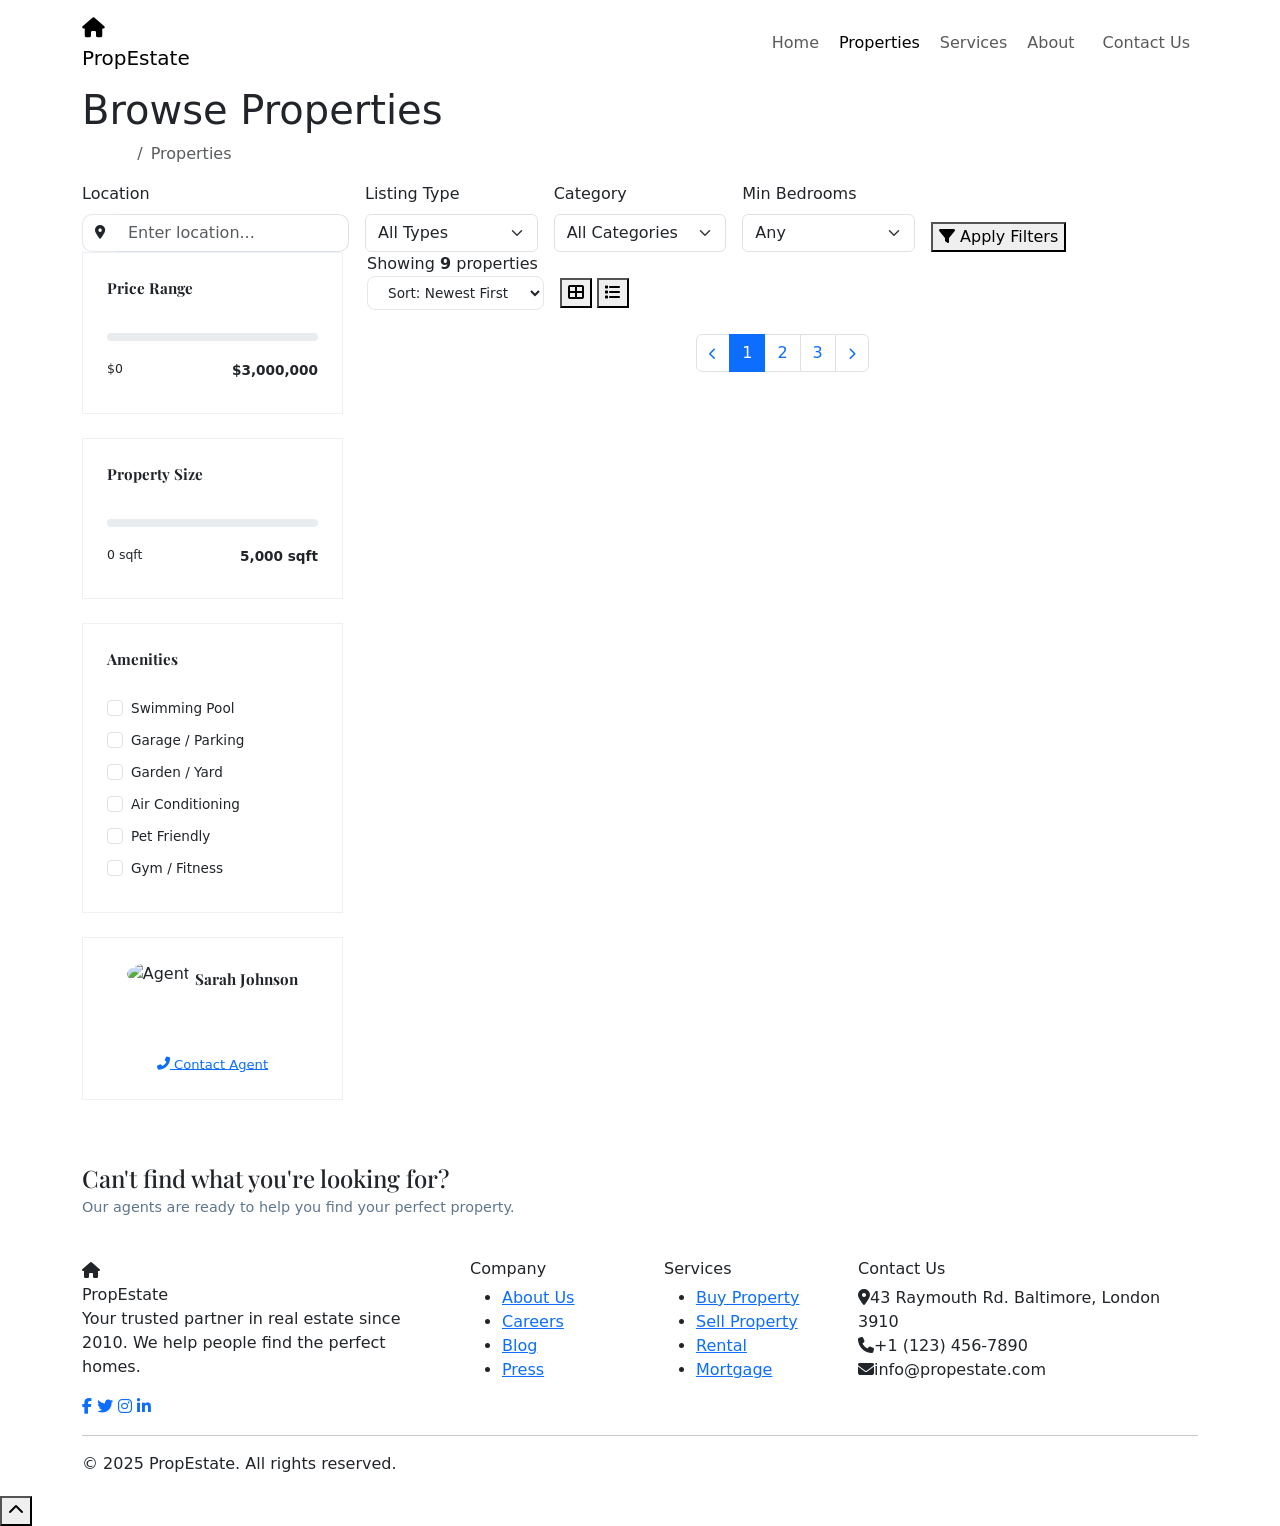
==== properties.html @ a1406ced "Add files via upload" ====
<!DOCTYPE html>
<html lang="en">
<head>
  <meta charset="UTF-8">
  <meta name="viewport" content="width=device-width, initial-scale=1.0">
  <title>Properties — PropEstate</title>
  <link rel="preconnect" href="https://fonts.googleapis.com">
  <link rel="preconnect" href="https://fonts.gstatic.com" crossorigin>
  <link href="https://fonts.googleapis.com/css2?family=Playfair+Display:wght@600;700;800&family=DM+Sans:wght@300;400;500;600;700&display=swap" rel="stylesheet">
  <link rel="stylesheet" href="https://cdnjs.cloudflare.com/ajax/libs/bootstrap/5.3.2/css/bootstrap.min.css">
  <link rel="stylesheet" href="https://cdnjs.cloudflare.com/ajax/libs/font-awesome/6.5.0/css/all.min.css">
  <link rel="stylesheet" href="css/style.css">
  <style>
    /* List view override */
    #propertyGrid.list-view .col-lg-4 { width: 100% !important; max-width: 100%; flex: 0 0 100%; }
    #propertyGrid.list-view .property-card { flex-direction: row; max-height: 200px; }
    #propertyGrid.list-view .property-card-img { width: 260px; flex-shrink: 0; height: auto; max-height: 200px; }
    #propertyGrid.list-view .property-card-body { padding: 1.25rem 1.5rem; }
    #propertyGrid.list-view .property-card-footer { flex-direction: column; gap: 0.5rem; align-items: flex-start; border-top: none; border-left: 1px solid #f0f0f0; padding: 1.25rem; justify-content: center; min-width: 130px; }
    @media (max-width: 768px) {
      #propertyGrid.list-view .property-card { flex-direction: column; max-height: none; }
      #propertyGrid.list-view .property-card-img { width: 100%; height: 200px; }
    }

    /* Sidebar */
    .sidebar-card {
      background: var(--white);
      border-radius: var(--radius);
      box-shadow: var(--card-shadow);
      padding: 1.5rem;
      margin-bottom: 1.5rem;
      border: 1px solid rgba(26,60,94,0.07);
    }
    .sidebar-card h6 {
      font-family: 'Playfair Display', serif;
      font-size: 0.95rem;
      color: var(--primary);
      font-weight: 700;
      margin-bottom: 1rem;
      padding-bottom: 0.75rem;
      border-bottom: 2px solid var(--accent);
      display: inline-block;
    }
    .form-range::-webkit-slider-thumb { background: var(--accent); }
    .form-range::-moz-range-thumb { background: var(--accent); }
    .amenity-check { margin-bottom: 0.5rem; }
    .amenity-check label { font-size: 0.85rem; color: var(--text-muted); cursor: pointer; }
    .amenity-check input:checked + label { color: var(--primary); font-weight: 600; }
    .form-check-input:checked { background-color: var(--primary); border-color: var(--primary); }

    /* Sort dropdown */
    .sort-select {
      border: 1.5px solid #e5e7eb;
      border-radius: 8px;
      font-size: 0.85rem;
      padding: 0.45rem 1rem;
      color: var(--text-dark);
      background: var(--white);
    }
    .sort-select:focus { border-color: var(--accent); box-shadow: none; }
  </style>
</head>
<body>

<!-- ===== NAVBAR ===== -->
<nav class="navbar navbar-expand-lg">
  <div class="container">
    <a class="navbar-brand" href="index.html">
      <div class="brand-icon"><i class="fas fa-home"></i></div>
      Prop<span>Estate</span>
    </a>
    <button class="navbar-toggler border-0" type="button" data-bs-toggle="collapse" data-bs-target="#navMenu">
      <i class="fas fa-bars" style="color:var(--primary);"></i>
    </button>
    <div class="collapse navbar-collapse" id="navMenu">
      <ul class="navbar-nav ms-auto align-items-center gap-1 py-3 py-lg-0">
        <li class="nav-item"><a class="nav-link" href="index.html">Home</a></li>
        <li class="nav-item"><a class="nav-link active" href="properties.html">Properties</a></li>
        <li class="nav-item"><a class="nav-link" href="#">Services</a></li>
        <li class="nav-item"><a class="nav-link" href="#">About</a></li>
        <li class="nav-item ms-2"><a class="nav-link btn-contact" href="contact.html">Contact Us</a></li>
      </ul>
    </div>
  </div>
</nav>

<!-- ===== PAGE HERO ===== -->
<section class="page-hero">
  <div class="container">
    <div class="page-hero-content">
      <h1 class="fade-up">Browse Properties</h1>
      <nav aria-label="breadcrumb">
        <ol class="breadcrumb fade-up fade-up-1">
          <li class="breadcrumb-item"><a href="index.html" style="color:rgba(255,255,255,0.6);">Home</a></li>
          <li class="breadcrumb-item active">Properties</li>
        </ol>
      </nav>
    </div>
  </div>
</section>

<!-- ===== FILTER BAR ===== -->
<div class="container">
  <div class="filter-bar">
    <form id="filterForm">
      <div class="row g-3 align-items-end">
        <div class="col-md-3 col-sm-6">
          <label class="form-label">Location</label>
          <div class="input-group">
            <span class="input-group-text bg-white" style="border:1.5px solid #e5e7eb; border-right:none; border-radius:10px 0 0 10px;">
              <i class="fas fa-map-marker-alt" style="color:var(--accent);font-size:0.85rem;"></i>
            </span>
            <input type="text" class="form-control border-start-0" placeholder="Enter location..." style="border-radius:0 10px 10px 0;">
          </div>
        </div>
        <div class="col-md-2 col-sm-6">
          <label class="form-label">Listing Type</label>
          <select class="form-select" id="filterType">
            <option value="">All Types</option>
            <option value="buy">For Sale</option>
            <option value="rent">For Rent</option>
          </select>
        </div>
        <div class="col-md-2 col-sm-6">
          <label class="form-label">Category</label>
          <select class="form-select" id="filterCategory">
            <option value="">All Categories</option>
            <option value="house">House</option>
            <option value="apartment">Apartment</option>
            <option value="condo">Condo</option>
            <option value="villa">Villa</option>
          </select>
        </div>
        <div class="col-md-2 col-sm-6">
          <label class="form-label">Min Bedrooms</label>
          <select class="form-select" id="filterBeds">
            <option value="0">Any</option>
            <option value="1">1+</option>
            <option value="2">2+</option>
            <option value="3">3+</option>
            <option value="4">4+</option>
          </select>
        </div>
        <div class="col-md-3">
          <button type="submit" class="btn-search">
            <i class="fas fa-filter"></i> Apply Filters
          </button>
        </div>
      </div>
    </form>
  </div>
</div>

<!-- ===== MAIN CONTENT ===== -->
<section class="section-pad-sm">
  <div class="container">
    <div class="row g-4">

      <!-- ===== SIDEBAR ===== -->
      <div class="col-lg-3">
        <!-- Price Range -->
        <div class="sidebar-card">
          <h6>Price Range</h6>
          <div class="mb-2">
            <input type="range" class="form-range" min="0" max="5000000" step="50000" value="3000000" id="priceRange"
              oninput="document.getElementById('priceVal').textContent = '$' + (+this.value).toLocaleString()">
            <div class="d-flex justify-content-between mt-1">
              <small style="color:var(--text-muted);font-size:0.78rem;">$0</small>
              <small style="color:var(--primary);font-weight:700;font-size:0.85rem;" id="priceVal">$3,000,000</small>
            </div>
          </div>
        </div>

        <!-- Property Size -->
        <div class="sidebar-card">
          <h6>Property Size</h6>
          <div class="mb-2">
            <input type="range" class="form-range" min="0" max="10000" step="100" value="5000"
              oninput="document.getElementById('sizeVal').textContent = (+this.value).toLocaleString() + ' sqft'">
            <div class="d-flex justify-content-between mt-1">
              <small style="color:var(--text-muted);font-size:0.78rem;">0 sqft</small>
              <small style="color:var(--primary);font-weight:700;font-size:0.85rem;" id="sizeVal">5,000 sqft</small>
            </div>
          </div>
        </div>

        <!-- Amenities -->
        <div class="sidebar-card">
          <h6>Amenities</h6>
          <div class="amenity-check"><div class="form-check"><input class="form-check-input" type="checkbox" id="a1"><label class="form-check-label" for="a1">Swimming Pool</label></div></div>
          <div class="amenity-check"><div class="form-check"><input class="form-check-input" type="checkbox" id="a2"><label class="form-check-label" for="a2">Garage / Parking</label></div></div>
          <div class="amenity-check"><div class="form-check"><input class="form-check-input" type="checkbox" id="a3"><label class="form-check-label" for="a3">Garden / Yard</label></div></div>
          <div class="amenity-check"><div class="form-check"><input class="form-check-input" type="checkbox" id="a4"><label class="form-check-label" for="a4">Air Conditioning</label></div></div>
          <div class="amenity-check"><div class="form-check"><input class="form-check-input" type="checkbox" id="a5"><label class="form-check-label" for="a5">Pet Friendly</label></div></div>
          <div class="amenity-check"><div class="form-check"><input class="form-check-input" type="checkbox" id="a6"><label class="form-check-label" for="a6">Gym / Fitness</label></div></div>
        </div>

        <!-- Featured Agent -->
        <div class="sidebar-card text-center" style="background:var(--primary);">
          <img src="https://i.pravatar.cc/80?img=47" alt="Agent" style="width:64px;height:64px;border-radius:50%;margin:0 auto 0.75rem;border:3px solid var(--accent);">
          <h6 style="color:var(--white);border-bottom-color:var(--accent);">Sarah Johnson</h6>
          <p style="font-size:0.8rem;color:rgba(255,255,255,0.65);margin-bottom:1rem;">Top Rated Agent · 5.0 ★</p>
          <a href="contact.html" class="btn-primary-custom" style="font-size:0.82rem;padding:0.55rem 1.25rem;">
            <i class="fas fa-phone-alt"></i> Contact Agent
          </a>
        </div>
      </div>

      <!-- ===== PROPERTY GRID ===== -->
      <div class="col-lg-9">
        <!-- Results bar -->
        <div class="results-bar">
          <p class="results-count mb-0">
            Showing <strong id="resultCount">9</strong> properties
          </p>
          <div class="d-flex align-items-center gap-3">
            <select class="sort-select">
              <option>Sort: Newest First</option>
              <option>Price: Low to High</option>
              <option>Price: High to Low</option>
              <option>Most Popular</option>
            </select>
            <div class="view-toggle">
              <button class="view-btn active" data-view="grid" title="Grid View"><i class="fas fa-th-large"></i></button>
              <button class="view-btn" data-view="list" title="List View"><i class="fas fa-list"></i></button>
            </div>
          </div>
        </div>

        <!-- Cards -->
        <div class="row" id="propertyGrid">
          <!-- Injected by JS -->
        </div>

        <!-- Pagination -->
        <nav class="mt-4 d-flex justify-content-center">
          <ul class="pagination">
            <li class="page-item"><a class="page-link" href="#"><i class="fas fa-chevron-left" style="font-size:0.75rem;"></i></a></li>
            <li class="page-item active"><a class="page-link" href="#">1</a></li>
            <li class="page-item"><a class="page-link" href="#">2</a></li>
            <li class="page-item"><a class="page-link" href="#">3</a></li>
            <li class="page-item"><a class="page-link" href="#"><i class="fas fa-chevron-right" style="font-size:0.75rem;"></i></a></li>
          </ul>
        </nav>
      </div>

    </div>
  </div>
</section>

<!-- ===== CTA STRIP ===== -->
<section style="background:var(--accent); padding: 2.5rem 0;">
  <div class="container">
    <div class="d-flex align-items-center justify-content-between flex-wrap gap-3">
      <div>
        <h4 style="font-family:'Playfair Display',serif;color:var(--primary);margin-bottom:0.25rem;">Can't find what you're looking for?</h4>
        <p style="font-size:0.9rem;color:rgba(26,60,94,0.7);margin:0;">Our agents are ready to help you find your perfect property.</p>
      </div>
      <a href="contact.html" style="background:var(--primary);color:#fff;font-weight:700;font-size:0.92rem;border-radius:10px;padding:0.8rem 2rem;display:inline-flex;align-items:center;gap:0.5rem;text-decoration:none;transition:0.3s;" onmouseover="this.style.background='#0b1c2e'" onmouseout="this.style.background='var(--primary)'">
        Contact an Agent <i class="fas fa-arrow-right"></i>
      </a>
    </div>
  </div>
</section>

<!-- ===== FOOTER ===== -->
<footer>
  <div class="container">
    <div class="row g-5">
      <div class="col-lg-4">
        <div class="footer-brand">
          <div class="brand-icon" style="background:var(--accent);color:var(--primary);"><i class="fas fa-home"></i></div>
          Prop<span>Estate</span>
        </div>
        <p class="footer-desc">Your trusted partner in real estate since 2010. We help people find the perfect homes.</p>
        <div class="footer-social">
          <a href="#"><i class="fab fa-facebook-f"></i></a>
          <a href="#"><i class="fab fa-twitter"></i></a>
          <a href="#"><i class="fab fa-instagram"></i></a>
          <a href="#"><i class="fab fa-linkedin-in"></i></a>
        </div>
      </div>
      <div class="col-lg-2 col-md-4 col-6">
        <h6 class="footer-heading">Company</h6>
        <ul class="footer-links">
          <li><a href="#">About Us</a></li>
          <li><a href="#">Careers</a></li>
          <li><a href="#">Blog</a></li>
          <li><a href="#">Press</a></li>
        </ul>
      </div>
      <div class="col-lg-2 col-md-4 col-6">
        <h6 class="footer-heading">Services</h6>
        <ul class="footer-links">
          <li><a href="#">Buy Property</a></li>
          <li><a href="#">Sell Property</a></li>
          <li><a href="#">Rental</a></li>
          <li><a href="#">Mortgage</a></li>
        </ul>
      </div>
      <div class="col-lg-4 col-md-4">
        <h6 class="footer-heading">Contact Us</h6>
        <div class="footer-contact-item"><i class="fas fa-map-marker-alt"></i><span>43 Raymouth Rd. Baltimore, London 3910</span></div>
        <div class="footer-contact-item"><i class="fas fa-phone"></i><span>+1 (123) 456-7890</span></div>
        <div class="footer-contact-item"><i class="fas fa-envelope"></i><span>info@propestate.com</span></div>
      </div>
    </div>
    <hr class="footer-divider">
    <div class="footer-bottom">
      <span>© 2025 PropEstate. All rights reserved.</span>
      <div class="d-flex gap-3">
        <a href="#" style="color:rgba(255,255,255,0.35);font-size:0.82rem;">Privacy Policy</a>
        <a href="#" style="color:rgba(255,255,255,0.35);font-size:0.82rem;">Terms of Service</a>
      </div>
    </div>
  </div>
</footer>

<button id="scrollTop" onclick="scrollToTop()" title="Back to top">
  <i class="fas fa-chevron-up"></i>
</button>

<script src="https://cdnjs.cloudflare.com/ajax/libs/bootstrap/5.3.2/js/bootstrap.bundle.min.js"></script>
<script src="js/main.js"></script>
</body>
</html>
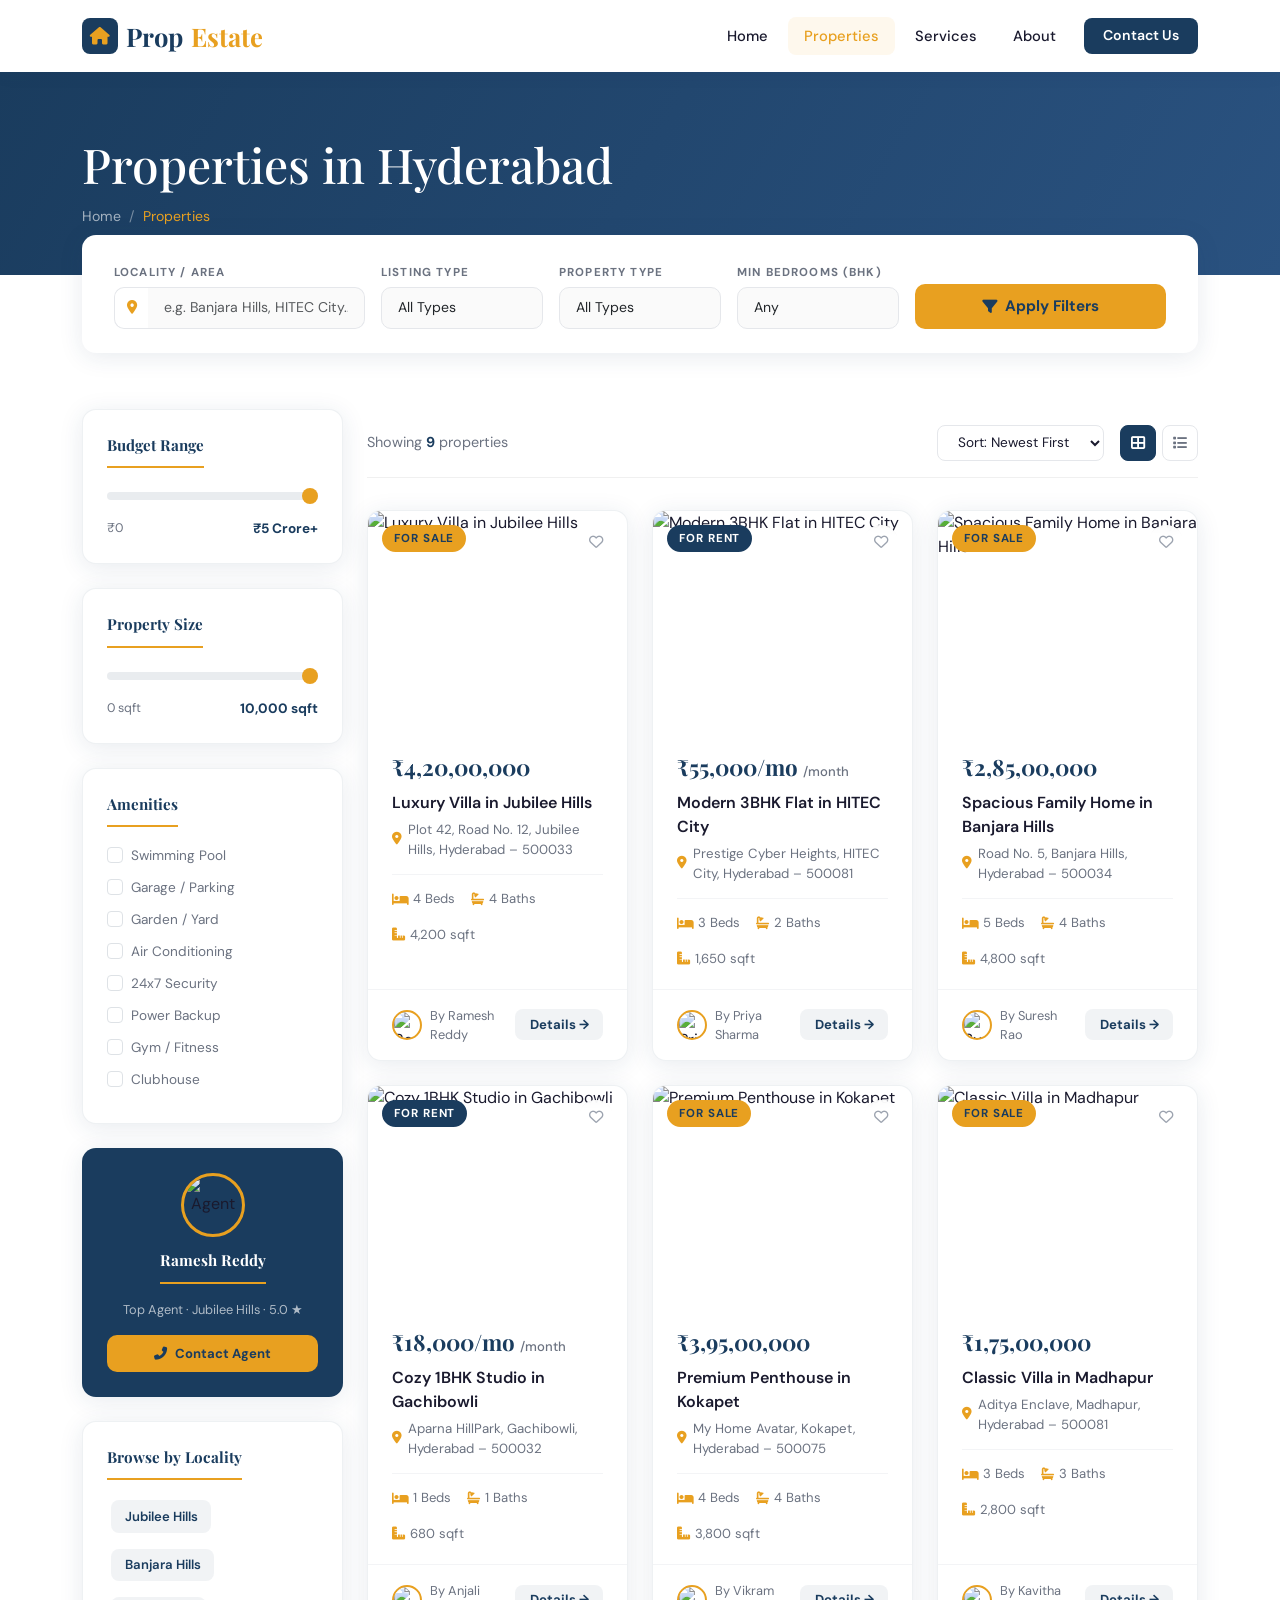
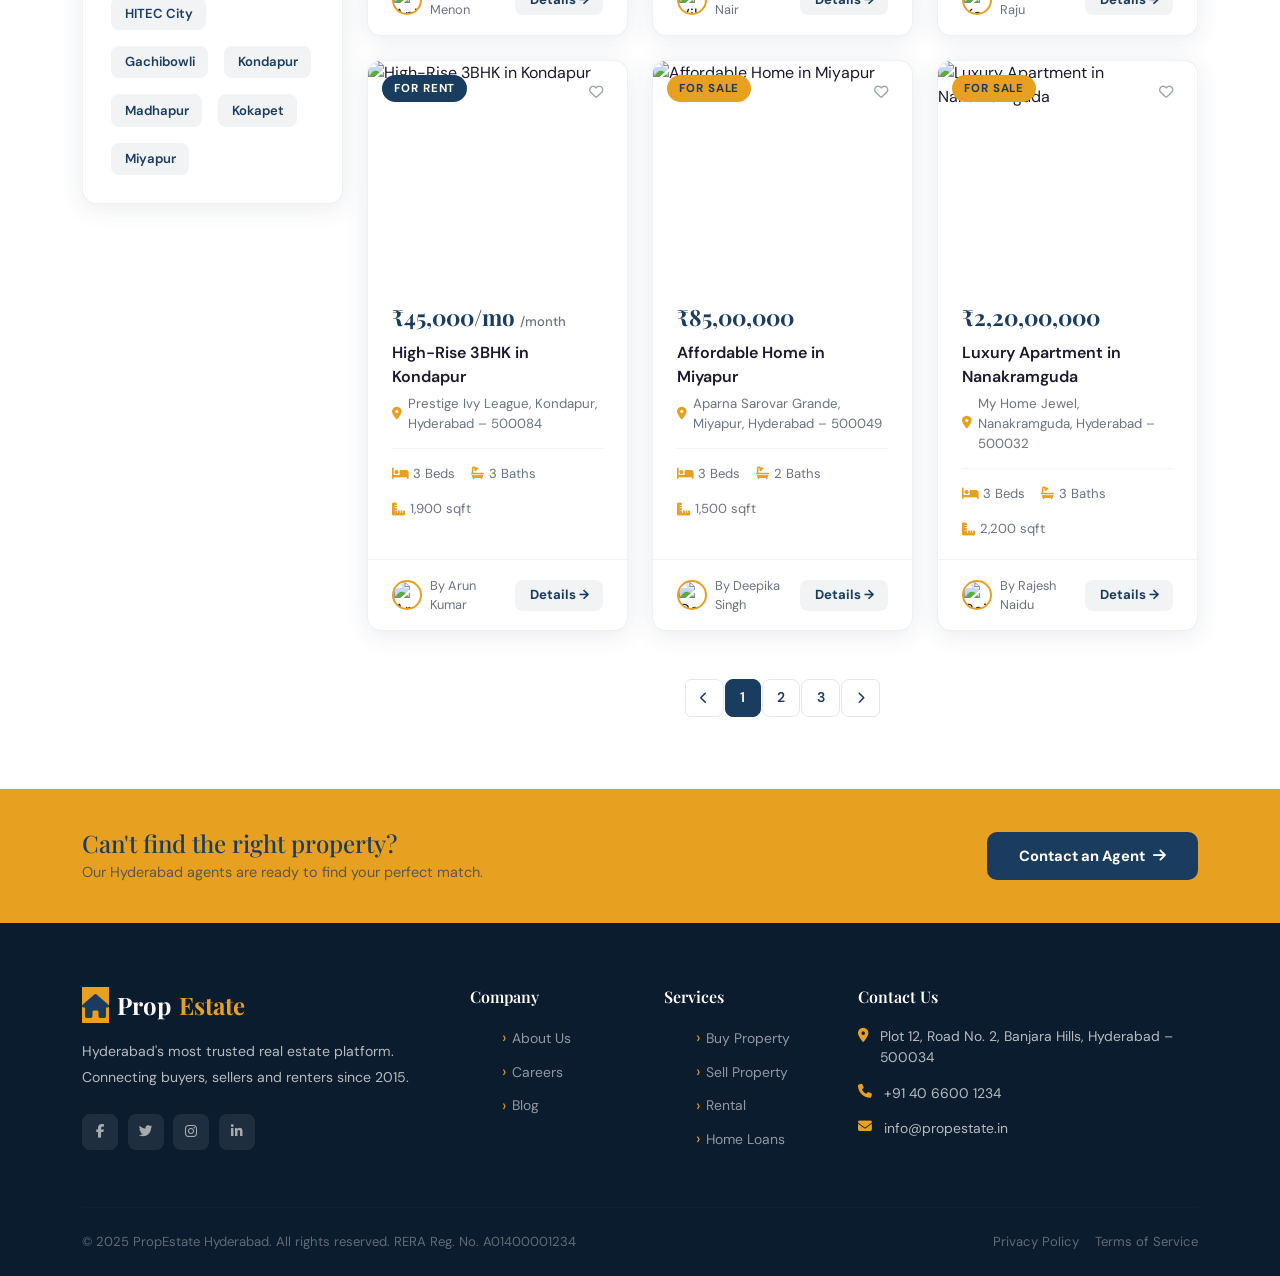
==== commit 52985c11: "Initial commit" ====
--- a/properties.html
+++ b/properties.html
@@ -3,66 +3,16 @@
 <head>
   <meta charset="UTF-8">
   <meta name="viewport" content="width=device-width, initial-scale=1.0">
-  <title>Properties — PropEstate</title>
+  <title>Properties — PropEstate Hyderabad</title>
   <link rel="preconnect" href="https://fonts.googleapis.com">
   <link rel="preconnect" href="https://fonts.gstatic.com" crossorigin>
   <link href="https://fonts.googleapis.com/css2?family=Playfair+Display:wght@600;700;800&family=DM+Sans:wght@300;400;500;600;700&display=swap" rel="stylesheet">
   <link rel="stylesheet" href="https://cdnjs.cloudflare.com/ajax/libs/bootstrap/5.3.2/css/bootstrap.min.css">
   <link rel="stylesheet" href="https://cdnjs.cloudflare.com/ajax/libs/font-awesome/6.5.0/css/all.min.css">
   <link rel="stylesheet" href="css/style.css">
-  <style>
-    /* List view override */
-    #propertyGrid.list-view .col-lg-4 { width: 100% !important; max-width: 100%; flex: 0 0 100%; }
-    #propertyGrid.list-view .property-card { flex-direction: row; max-height: 200px; }
-    #propertyGrid.list-view .property-card-img { width: 260px; flex-shrink: 0; height: auto; max-height: 200px; }
-    #propertyGrid.list-view .property-card-body { padding: 1.25rem 1.5rem; }
-    #propertyGrid.list-view .property-card-footer { flex-direction: column; gap: 0.5rem; align-items: flex-start; border-top: none; border-left: 1px solid #f0f0f0; padding: 1.25rem; justify-content: center; min-width: 130px; }
-    @media (max-width: 768px) {
-      #propertyGrid.list-view .property-card { flex-direction: column; max-height: none; }
-      #propertyGrid.list-view .property-card-img { width: 100%; height: 200px; }
-    }
-
-    /* Sidebar */
-    .sidebar-card {
-      background: var(--white);
-      border-radius: var(--radius);
-      box-shadow: var(--card-shadow);
-      padding: 1.5rem;
-      margin-bottom: 1.5rem;
-      border: 1px solid rgba(26,60,94,0.07);
-    }
-    .sidebar-card h6 {
-      font-family: 'Playfair Display', serif;
-      font-size: 0.95rem;
-      color: var(--primary);
-      font-weight: 700;
-      margin-bottom: 1rem;
-      padding-bottom: 0.75rem;
-      border-bottom: 2px solid var(--accent);
-      display: inline-block;
-    }
-    .form-range::-webkit-slider-thumb { background: var(--accent); }
-    .form-range::-moz-range-thumb { background: var(--accent); }
-    .amenity-check { margin-bottom: 0.5rem; }
-    .amenity-check label { font-size: 0.85rem; color: var(--text-muted); cursor: pointer; }
-    .amenity-check input:checked + label { color: var(--primary); font-weight: 600; }
-    .form-check-input:checked { background-color: var(--primary); border-color: var(--primary); }
-
-    /* Sort dropdown */
-    .sort-select {
-      border: 1.5px solid #e5e7eb;
-      border-radius: 8px;
-      font-size: 0.85rem;
-      padding: 0.45rem 1rem;
-      color: var(--text-dark);
-      background: var(--white);
-    }
-    .sort-select:focus { border-color: var(--accent); box-shadow: none; }
-  </style>
 </head>
 <body>
 
-<!-- ===== NAVBAR ===== -->
 <nav class="navbar navbar-expand-lg">
   <div class="container">
     <a class="navbar-brand" href="index.html">
@@ -84,11 +34,10 @@
   </div>
 </nav>
 
-<!-- ===== PAGE HERO ===== -->
 <section class="page-hero">
   <div class="container">
     <div class="page-hero-content">
-      <h1 class="fade-up">Browse Properties</h1>
+      <h1 class="fade-up">Properties in Hyderabad</h1>
       <nav aria-label="breadcrumb">
         <ol class="breadcrumb fade-up fade-up-1">
           <li class="breadcrumb-item"><a href="index.html" style="color:rgba(255,255,255,0.6);">Home</a></li>
@@ -99,18 +48,17 @@
   </div>
 </section>
 
-<!-- ===== FILTER BAR ===== -->
 <div class="container">
   <div class="filter-bar">
     <form id="filterForm">
       <div class="row g-3 align-items-end">
         <div class="col-md-3 col-sm-6">
-          <label class="form-label">Location</label>
+          <label class="form-label">Locality / Area</label>
           <div class="input-group">
-            <span class="input-group-text bg-white" style="border:1.5px solid #e5e7eb; border-right:none; border-radius:10px 0 0 10px;">
+            <span class="input-group-text bg-white" style="border:1.5px solid #e5e7eb;border-right:none;border-radius:10px 0 0 10px;">
               <i class="fas fa-map-marker-alt" style="color:var(--accent);font-size:0.85rem;"></i>
             </span>
-            <input type="text" class="form-control border-start-0" placeholder="Enter location..." style="border-radius:0 10px 10px 0;">
+            <input type="text" id="filterLocation" class="form-control border-start-0" placeholder="e.g. Banjara Hills, HITEC City..." style="border-radius:0 10px 10px 0;">
           </div>
         </div>
         <div class="col-md-2 col-sm-6">
@@ -122,23 +70,23 @@
           </select>
         </div>
         <div class="col-md-2 col-sm-6">
-          <label class="form-label">Category</label>
+          <label class="form-label">Property Type</label>
           <select class="form-select" id="filterCategory">
-            <option value="">All Categories</option>
-            <option value="house">House</option>
-            <option value="apartment">Apartment</option>
-            <option value="condo">Condo</option>
+            <option value="">All Types</option>
+            <option value="house">Independent House</option>
+            <option value="apartment">Apartment / Flat</option>
+            <option value="condo">High-Rise / Condo</option>
             <option value="villa">Villa</option>
           </select>
         </div>
         <div class="col-md-2 col-sm-6">
-          <label class="form-label">Min Bedrooms</label>
+          <label class="form-label">Min Bedrooms (BHK)</label>
           <select class="form-select" id="filterBeds">
             <option value="0">Any</option>
-            <option value="1">1+</option>
-            <option value="2">2+</option>
-            <option value="3">3+</option>
-            <option value="4">4+</option>
+            <option value="1">1 BHK+</option>
+            <option value="2">2 BHK+</option>
+            <option value="3">3 BHK+</option>
+            <option value="4">4 BHK+</option>
           </select>
         </div>
         <div class="col-md-3">
@@ -151,74 +99,77 @@
   </div>
 </div>
 
-<!-- ===== MAIN CONTENT ===== -->
 <section class="section-pad-sm">
   <div class="container">
     <div class="row g-4">
-
-      <!-- ===== SIDEBAR ===== -->
       <div class="col-lg-3">
-        <!-- Price Range -->
-        <div class="sidebar-card">
-          <h6>Price Range</h6>
-          <div class="mb-2">
-            <input type="range" class="form-range" min="0" max="5000000" step="50000" value="3000000" id="priceRange"
-              oninput="document.getElementById('priceVal').textContent = '$' + (+this.value).toLocaleString()">
-            <div class="d-flex justify-content-between mt-1">
-              <small style="color:var(--text-muted);font-size:0.78rem;">$0</small>
-              <small style="color:var(--primary);font-weight:700;font-size:0.85rem;" id="priceVal">$3,000,000</small>
-            </div>
-          </div>
-        </div>
-
-        <!-- Property Size -->
+
+        <div class="sidebar-card">
+          <h6>Budget Range</h6>
+          <input type="range" class="form-range" min="0" max="50000000" step="500000" value="50000000" id="filterPrice"
+            oninput="updatePriceLabel(+this.value)">
+          <div class="d-flex justify-content-between mt-1">
+            <small style="color:var(--text-muted);font-size:0.78rem;">₹0</small>
+            <small style="color:var(--primary);font-weight:700;font-size:0.85rem;" id="priceVal">₹5 Crore+</small>
+          </div>
+        </div>
+
         <div class="sidebar-card">
           <h6>Property Size</h6>
-          <div class="mb-2">
-            <input type="range" class="form-range" min="0" max="10000" step="100" value="5000"
-              oninput="document.getElementById('sizeVal').textContent = (+this.value).toLocaleString() + ' sqft'">
-            <div class="d-flex justify-content-between mt-1">
-              <small style="color:var(--text-muted);font-size:0.78rem;">0 sqft</small>
-              <small style="color:var(--primary);font-weight:700;font-size:0.85rem;" id="sizeVal">5,000 sqft</small>
-            </div>
-          </div>
-        </div>
-
-        <!-- Amenities -->
+          <input type="range" class="form-range" min="0" max="10000" step="100" value="10000"
+            oninput="document.getElementById('sizeVal').textContent=(+this.value).toLocaleString()+' sqft'">
+          <div class="d-flex justify-content-between mt-1">
+            <small style="color:var(--text-muted);font-size:0.78rem;">0 sqft</small>
+            <small style="color:var(--primary);font-weight:700;font-size:0.85rem;" id="sizeVal">10,000 sqft</small>
+          </div>
+        </div>
+
         <div class="sidebar-card">
           <h6>Amenities</h6>
           <div class="amenity-check"><div class="form-check"><input class="form-check-input" type="checkbox" id="a1"><label class="form-check-label" for="a1">Swimming Pool</label></div></div>
           <div class="amenity-check"><div class="form-check"><input class="form-check-input" type="checkbox" id="a2"><label class="form-check-label" for="a2">Garage / Parking</label></div></div>
           <div class="amenity-check"><div class="form-check"><input class="form-check-input" type="checkbox" id="a3"><label class="form-check-label" for="a3">Garden / Yard</label></div></div>
           <div class="amenity-check"><div class="form-check"><input class="form-check-input" type="checkbox" id="a4"><label class="form-check-label" for="a4">Air Conditioning</label></div></div>
-          <div class="amenity-check"><div class="form-check"><input class="form-check-input" type="checkbox" id="a5"><label class="form-check-label" for="a5">Pet Friendly</label></div></div>
-          <div class="amenity-check"><div class="form-check"><input class="form-check-input" type="checkbox" id="a6"><label class="form-check-label" for="a6">Gym / Fitness</label></div></div>
-        </div>
-
-        <!-- Featured Agent -->
+          <div class="amenity-check"><div class="form-check"><input class="form-check-input" type="checkbox" id="a5"><label class="form-check-label" for="a5">24x7 Security</label></div></div>
+          <div class="amenity-check"><div class="form-check"><input class="form-check-input" type="checkbox" id="a6"><label class="form-check-label" for="a6">Power Backup</label></div></div>
+          <div class="amenity-check"><div class="form-check"><input class="form-check-input" type="checkbox" id="a7"><label class="form-check-label" for="a7">Gym / Fitness</label></div></div>
+          <div class="amenity-check"><div class="form-check"><input class="form-check-input" type="checkbox" id="a8"><label class="form-check-label" for="a8">Clubhouse</label></div></div>
+        </div>
+
         <div class="sidebar-card text-center" style="background:var(--primary);">
-          <img src="https://i.pravatar.cc/80?img=47" alt="Agent" style="width:64px;height:64px;border-radius:50%;margin:0 auto 0.75rem;border:3px solid var(--accent);">
-          <h6 style="color:var(--white);border-bottom-color:var(--accent);">Sarah Johnson</h6>
-          <p style="font-size:0.8rem;color:rgba(255,255,255,0.65);margin-bottom:1rem;">Top Rated Agent · 5.0 ★</p>
-          <a href="contact.html" class="btn-primary-custom" style="font-size:0.82rem;padding:0.55rem 1.25rem;">
+          <img src="https://i.pravatar.cc/80?img=57" alt="Agent" style="width:64px;height:64px;border-radius:50%;margin:0 auto 0.75rem;border:3px solid var(--accent);">
+          <h6 style="color:var(--white);border-bottom-color:var(--accent);">Ramesh Reddy</h6>
+          <p style="font-size:0.8rem;color:rgba(255,255,255,0.65);margin-bottom:1rem;">Top Agent · Jubilee Hills · 5.0 ★</p>
+          <a href="contact.html?agent=Ramesh%20Reddy" class="btn-primary-custom" style="font-size:0.82rem;padding:0.55rem 1.25rem;width:100%;justify-content:center;">
             <i class="fas fa-phone-alt"></i> Contact Agent
           </a>
         </div>
-      </div>
-
-      <!-- ===== PROPERTY GRID ===== -->
+
+        <div class="sidebar-card">
+          <h6>Browse by Locality</h6>
+          <div class="d-flex flex-wrap gap-2">
+            <a href="#" onclick="setLocation('Jubilee Hills')" class="amenity-tag" style="cursor:pointer;text-decoration:none;">Jubilee Hills</a>
+            <a href="#" onclick="setLocation('Banjara Hills')" class="amenity-tag" style="cursor:pointer;text-decoration:none;">Banjara Hills</a>
+            <a href="#" onclick="setLocation('HITEC City')" class="amenity-tag" style="cursor:pointer;text-decoration:none;">HITEC City</a>
+            <a href="#" onclick="setLocation('Gachibowli')" class="amenity-tag" style="cursor:pointer;text-decoration:none;">Gachibowli</a>
+            <a href="#" onclick="setLocation('Kondapur')" class="amenity-tag" style="cursor:pointer;text-decoration:none;">Kondapur</a>
+            <a href="#" onclick="setLocation('Madhapur')" class="amenity-tag" style="cursor:pointer;text-decoration:none;">Madhapur</a>
+            <a href="#" onclick="setLocation('Kokapet')" class="amenity-tag" style="cursor:pointer;text-decoration:none;">Kokapet</a>
+            <a href="#" onclick="setLocation('Miyapur')" class="amenity-tag" style="cursor:pointer;text-decoration:none;">Miyapur</a>
+          </div>
+        </div>
+
+      </div>
+
       <div class="col-lg-9">
-        <!-- Results bar -->
         <div class="results-bar">
-          <p class="results-count mb-0">
-            Showing <strong id="resultCount">9</strong> properties
-          </p>
+          <p class="results-count mb-0">Showing <strong id="resultCount">9</strong> properties</p>
           <div class="d-flex align-items-center gap-3">
-            <select class="sort-select">
-              <option>Sort: Newest First</option>
-              <option>Price: Low to High</option>
-              <option>Price: High to Low</option>
-              <option>Most Popular</option>
+            <select class="sort-select" id="sortSelect">
+              <option value="">Sort: Newest First</option>
+              <option value="price_asc">Price: Low to High</option>
+              <option value="price_desc">Price: High to Low</option>
+              <option value="sqft">Largest First</option>
             </select>
             <div class="view-toggle">
               <button class="view-btn active" data-view="grid" title="Grid View"><i class="fas fa-th-large"></i></button>
@@ -227,12 +178,8 @@
           </div>
         </div>
 
-        <!-- Cards -->
-        <div class="row" id="propertyGrid">
-          <!-- Injected by JS -->
-        </div>
-
-        <!-- Pagination -->
+        <div class="row" id="propertyGrid"></div>
+
         <nav class="mt-4 d-flex justify-content-center">
           <ul class="pagination">
             <li class="page-item"><a class="page-link" href="#"><i class="fas fa-chevron-left" style="font-size:0.75rem;"></i></a></li>
@@ -243,18 +190,16 @@
           </ul>
         </nav>
       </div>
-
     </div>
   </div>
 </section>
 
-<!-- ===== CTA STRIP ===== -->
-<section style="background:var(--accent); padding: 2.5rem 0;">
+<section style="background:var(--accent);padding:2.5rem 0;">
   <div class="container">
     <div class="d-flex align-items-center justify-content-between flex-wrap gap-3">
       <div>
-        <h4 style="font-family:'Playfair Display',serif;color:var(--primary);margin-bottom:0.25rem;">Can't find what you're looking for?</h4>
-        <p style="font-size:0.9rem;color:rgba(26,60,94,0.7);margin:0;">Our agents are ready to help you find your perfect property.</p>
+        <h4 style="font-family:'Playfair Display',serif;color:var(--primary);margin-bottom:0.25rem;">Can't find the right property?</h4>
+        <p style="font-size:0.9rem;color:rgba(26,60,94,0.7);margin:0;">Our Hyderabad agents are ready to find your perfect match.</p>
       </div>
       <a href="contact.html" style="background:var(--primary);color:#fff;font-weight:700;font-size:0.92rem;border-radius:10px;padding:0.8rem 2rem;display:inline-flex;align-items:center;gap:0.5rem;text-decoration:none;transition:0.3s;" onmouseover="this.style.background='#0b1c2e'" onmouseout="this.style.background='var(--primary)'">
         Contact an Agent <i class="fas fa-arrow-right"></i>
@@ -263,51 +208,35 @@
   </div>
 </section>
 
-<!-- ===== FOOTER ===== -->
 <footer>
   <div class="container">
     <div class="row g-5">
       <div class="col-lg-4">
-        <div class="footer-brand">
-          <div class="brand-icon" style="background:var(--accent);color:var(--primary);"><i class="fas fa-home"></i></div>
-          Prop<span>Estate</span>
-        </div>
-        <p class="footer-desc">Your trusted partner in real estate since 2010. We help people find the perfect homes.</p>
+        <div class="footer-brand"><div class="brand-icon" style="background:var(--accent);color:var(--primary);"><i class="fas fa-home"></i></div>Prop<span>Estate</span></div>
+        <p class="footer-desc">Hyderabad's most trusted real estate platform. Connecting buyers, sellers and renters since 2015.</p>
         <div class="footer-social">
-          <a href="#"><i class="fab fa-facebook-f"></i></a>
-          <a href="#"><i class="fab fa-twitter"></i></a>
-          <a href="#"><i class="fab fa-instagram"></i></a>
-          <a href="#"><i class="fab fa-linkedin-in"></i></a>
+          <a href="#"><i class="fab fa-facebook-f"></i></a><a href="#"><i class="fab fa-twitter"></i></a>
+          <a href="#"><i class="fab fa-instagram"></i></a><a href="#"><i class="fab fa-linkedin-in"></i></a>
         </div>
       </div>
       <div class="col-lg-2 col-md-4 col-6">
         <h6 class="footer-heading">Company</h6>
-        <ul class="footer-links">
-          <li><a href="#">About Us</a></li>
-          <li><a href="#">Careers</a></li>
-          <li><a href="#">Blog</a></li>
-          <li><a href="#">Press</a></li>
-        </ul>
+        <ul class="footer-links"><li><a href="#">About Us</a></li><li><a href="#">Careers</a></li><li><a href="#">Blog</a></li></ul>
       </div>
       <div class="col-lg-2 col-md-4 col-6">
         <h6 class="footer-heading">Services</h6>
-        <ul class="footer-links">
-          <li><a href="#">Buy Property</a></li>
-          <li><a href="#">Sell Property</a></li>
-          <li><a href="#">Rental</a></li>
-          <li><a href="#">Mortgage</a></li>
-        </ul>
+        <ul class="footer-links"><li><a href="#">Buy Property</a></li><li><a href="#">Sell Property</a></li><li><a href="#">Rental</a></li><li><a href="#">Home Loans</a></li></ul>
       </div>
       <div class="col-lg-4 col-md-4">
         <h6 class="footer-heading">Contact Us</h6>
-        <div class="footer-contact-item"><i class="fas fa-map-marker-alt"></i><span>43 Raymouth Rd. Baltimore, London 3910</span></div>
-        <div class="footer-contact-item"><i class="fas fa-phone"></i><span>+1 (123) 456-7890</span></div>
-        <div class="footer-contact-item"><i class="fas fa-envelope"></i><span>info@propestate.com</span></div>
+        <div class="footer-contact-item"><i class="fas fa-map-marker-alt"></i><span>Plot 12, Road No. 2, Banjara Hills, Hyderabad – 500034</span></div>
+        <div class="footer-contact-item"><i class="fas fa-phone"></i><span>+91 40 6600 1234</span></div>
+        <div class="footer-contact-item"><i class="fas fa-envelope"></i><span>info@propestate.in</span></div>
       </div>
     </div>
     <hr class="footer-divider">
     <div class="footer-bottom">
-      <span>© 2025 PropEstate. All rights reserved.</span>
+      <span>© 2025 PropEstate Hyderabad. All rights reserved. RERA Reg. No. A01400001234</span>
       <div class="d-flex gap-3">
         <a href="#" style="color:rgba(255,255,255,0.35);font-size:0.82rem;">Privacy Policy</a>
         <a href="#" style="color:rgba(255,255,255,0.35);font-size:0.82rem;">Terms of Service</a>
@@ -316,11 +245,26 @@
   </div>
 </footer>
 
-<button id="scrollTop" onclick="scrollToTop()" title="Back to top">
-  <i class="fas fa-chevron-up"></i>
-</button>
-
+<button id="scrollTop" onclick="scrollToTop()" title="Back to top"><i class="fas fa-chevron-up"></i></button>
 <script src="https://cdnjs.cloudflare.com/ajax/libs/bootstrap/5.3.2/js/bootstrap.bundle.min.js"></script>
 <script src="js/main.js"></script>
+<script>
+  function updatePriceLabel(val) {
+    const cr = val / 10000000;
+    const lakh = val / 100000;
+    document.getElementById('priceVal').textContent = cr >= 1 ? '₹' + cr.toFixed(1) + ' Cr' : '₹' + lakh.toFixed(0) + ' L';
+  }
+  function setLocation(loc) {
+    document.getElementById('filterLocation').value = loc;
+    document.getElementById('filterForm').dispatchEvent(new Event('submit'));
+  }
+  window.addEventListener('DOMContentLoaded', () => {
+    const p = new URLSearchParams(location.search);
+    if (p.get('type')) document.getElementById('filterType').value = p.get('type');
+    if (p.get('cat'))  document.getElementById('filterCategory').value = p.get('cat');
+    if (p.get('loc'))  document.getElementById('filterLocation').value = p.get('loc');
+    if (p.get('type') || p.get('cat') || p.get('loc')) document.getElementById('filterForm').dispatchEvent(new Event('submit'));
+  });
+</script>
 </body>
-</html>
+</html>
--- a/css/style.css
+++ b/css/style.css
@@ -0,0 +1,475 @@
+/* ===== CSS Variables ===== */
+:root {
+  --primary: #1a3c5e;
+  --accent: #e8a020;
+  --accent-light: #f5c05a;
+  --light-bg: #f8f5f0;
+  --white: #ffffff;
+  --text-dark: #1a1a2e;
+  --text-muted: #6b7280;
+  --card-shadow: 0 4px 24px rgba(26,60,94,0.10);
+  --transition: 0.3s cubic-bezier(.4,0,.2,1);
+  --radius: 14px;
+  --navbar-height: 72px;
+}
+
+/* ===== Reset & Base ===== */
+*, *::before, *::after { box-sizing: border-box; margin: 0; padding: 0; }
+html { scroll-behavior: smooth; }
+body {
+  font-family: 'DM Sans', sans-serif;
+  color: var(--text-dark);
+  background: var(--white);
+  overflow-x: hidden;
+}
+a { text-decoration: none; color: inherit; }
+img { max-width: 100%; display: block; }
+
+/* ===== Typography ===== */
+h1, h2, h3, h4, h5 { font-family: 'Playfair Display', serif; line-height: 1.2; }
+.section-label {
+  font-size: 0.78rem; font-weight: 700; letter-spacing: 0.18em;
+  text-transform: uppercase; color: var(--accent); margin-bottom: 0.75rem;
+}
+.section-title { font-size: clamp(1.8rem, 3vw, 2.6rem); color: var(--primary); margin-bottom: 1rem; }
+.section-subtitle { font-size: 1rem; color: var(--text-muted); max-width: 540px; line-height: 1.7; }
+
+/* ===== Navbar ===== */
+.navbar {
+  height: var(--navbar-height);
+  background: var(--white);
+  box-shadow: 0 2px 16px rgba(26,60,94,0.08);
+  position: sticky; top: 0; z-index: 1000; padding: 0 2rem;
+}
+.navbar-brand {
+  font-family: 'Playfair Display', serif; font-size: 1.6rem; font-weight: 700;
+  color: var(--primary); display: flex; align-items: center; gap: 0.5rem;
+}
+.navbar-brand span { color: var(--accent); }
+.navbar-brand .brand-icon {
+  width: 36px; height: 36px; background: var(--primary); border-radius: 8px;
+  display: flex; align-items: center; justify-content: center;
+  color: var(--accent); font-size: 1.1rem;
+}
+.navbar-nav .nav-link {
+  font-size: 0.92rem; font-weight: 500; color: var(--text-dark) !important;
+  padding: 0.5rem 1rem !important; border-radius: 8px; transition: var(--transition);
+}
+.navbar-nav .nav-link:hover, .navbar-nav .nav-link.active {
+  color: var(--accent) !important; background: rgba(232,160,32,0.08);
+}
+.navbar .btn-contact {
+  background: var(--primary); color: var(--white) !important; border-radius: 8px;
+  padding: 0.45rem 1.2rem !important; font-weight: 600; font-size: 0.88rem; transition: var(--transition);
+}
+.navbar .btn-contact:hover { background: var(--accent); color: var(--primary) !important; }
+
+/* ===== Hero Section ===== */
+.hero {
+  min-height: calc(100vh - var(--navbar-height));
+  background: linear-gradient(120deg, var(--primary) 60%, #2a5280 100%);
+  position: relative; overflow: hidden; display: flex; align-items: center;
+}
+.hero::before {
+  content: ''; position: absolute; inset: 0;
+  background: url('https://images.unsplash.com/photo-1600596542815-ffad4c1539a9?w=1600&q=80') center/cover no-repeat;
+  opacity: 0.18;
+}
+.hero-overlay {
+  position: absolute; inset: 0;
+  background: linear-gradient(135deg, rgba(26,60,94,0.92) 0%, rgba(26,60,94,0.70) 100%);
+}
+.hero-content { position: relative; z-index: 2; padding: 5rem 0; }
+.hero-eyebrow {
+  display: inline-flex; align-items: center; gap: 0.6rem;
+  background: rgba(232,160,32,0.15); border: 1px solid rgba(232,160,32,0.3);
+  border-radius: 50px; padding: 0.35rem 1rem; font-size: 0.82rem; font-weight: 600;
+  color: var(--accent-light); letter-spacing: 0.1em; text-transform: uppercase; margin-bottom: 1.5rem;
+}
+.hero-title { font-size: clamp(2.4rem, 5vw, 4rem); color: var(--white); line-height: 1.15; margin-bottom: 1.5rem; }
+.hero-title em { color: var(--accent); font-style: normal; }
+.hero-desc { font-size: 1.05rem; color: rgba(255,255,255,0.75); line-height: 1.8; max-width: 500px; margin-bottom: 2.5rem; }
+.hero-stats { display: flex; gap: 2.5rem; margin-top: 3rem; }
+.hero-stat-num { font-family: 'Playfair Display', serif; font-size: 2rem; color: var(--accent); font-weight: 700; line-height: 1; }
+.hero-stat-label { font-size: 0.8rem; color: rgba(255,255,255,0.6); margin-top: 0.25rem; text-transform: uppercase; letter-spacing: 0.08em; }
+.hero-image-wrap { position: relative; z-index: 2; }
+.hero-image-wrap img { border-radius: var(--radius); box-shadow: 0 32px 80px rgba(0,0,0,0.4); width: 100%; max-height: 500px; object-fit: cover; }
+.hero-badge {
+  position: absolute; bottom: -20px; left: -20px; background: var(--white);
+  border-radius: 14px; padding: 1rem 1.5rem; box-shadow: 0 8px 32px rgba(0,0,0,0.15);
+  display: flex; align-items: center; gap: 0.75rem; min-width: 200px;
+}
+.hero-badge-icon { width: 44px; height: 44px; background: var(--accent); border-radius: 10px; display: flex; align-items: center; justify-content: center; font-size: 1.2rem; flex-shrink: 0; }
+.hero-badge-text strong { display: block; font-size: 1.1rem; color: var(--primary); }
+.hero-badge-text span { font-size: 0.78rem; color: var(--text-muted); }
+
+/* ===== Search Bar ===== */
+.search-bar-wrap {
+  background: var(--white); border-radius: 16px; box-shadow: 0 8px 40px rgba(26,60,94,0.15);
+  padding: 1.5rem 2rem; margin-top: 2.5rem; position: relative; z-index: 3;
+}
+.search-bar-wrap .form-label {
+  font-size: 0.75rem; font-weight: 700; letter-spacing: 0.1em; text-transform: uppercase;
+  color: var(--text-muted); margin-bottom: 0.4rem;
+}
+.search-bar-wrap .form-control, .search-bar-wrap .form-select {
+  border: 1.5px solid #e5e7eb; border-radius: 10px; padding: 0.65rem 1rem;
+  font-size: 0.92rem; color: var(--text-dark); background: #fafafa; transition: var(--transition);
+}
+.search-bar-wrap .form-control:focus, .search-bar-wrap .form-select:focus {
+  border-color: var(--accent); box-shadow: 0 0 0 3px rgba(232,160,32,0.12); background: var(--white);
+}
+.btn-search {
+  background: var(--accent); color: var(--primary); font-weight: 700; font-size: 0.95rem;
+  border: none; border-radius: 10px; padding: 0.7rem 2rem; display: flex;
+  align-items: center; gap: 0.5rem; transition: var(--transition); white-space: nowrap;
+  width: 100%; justify-content: center; cursor: pointer;
+}
+.btn-search:hover { background: var(--primary); color: var(--white); transform: translateY(-1px); }
+
+/* ===== Section Spacing ===== */
+.section-pad { padding: 5rem 0; }
+.section-pad-sm { padding: 3.5rem 0; }
+
+/* ===== Property Cards ===== */
+.property-card {
+  background: var(--white); border-radius: var(--radius); box-shadow: var(--card-shadow);
+  overflow: hidden; transition: var(--transition); height: 100%; display: flex;
+  flex-direction: column; border: 1px solid rgba(26,60,94,0.07);
+}
+.property-card:hover { transform: translateY(-6px); box-shadow: 0 16px 48px rgba(26,60,94,0.18); }
+.property-card-img { position: relative; height: 220px; overflow: hidden; }
+.property-card-img img { width: 100%; height: 100%; object-fit: cover; transition: transform 0.5s ease; }
+.property-card:hover .property-card-img img { transform: scale(1.06); }
+.property-badge {
+  position: absolute; top: 14px; left: 14px; background: var(--accent); color: var(--primary);
+  font-size: 0.72rem; font-weight: 700; letter-spacing: 0.08em; text-transform: uppercase;
+  padding: 0.3rem 0.75rem; border-radius: 50px;
+}
+.property-badge.for-rent { background: var(--primary); color: var(--white); }
+.property-fav {
+  position: absolute; top: 14px; right: 14px; width: 34px; height: 34px;
+  background: rgba(255,255,255,0.9); backdrop-filter: blur(4px); border-radius: 50%;
+  display: flex; align-items: center; justify-content: center; cursor: pointer;
+  border: none; color: #9ca3af; font-size: 0.9rem; transition: var(--transition);
+}
+.property-fav:hover, .property-fav.active { color: #ef4444; background: rgba(255,255,255,1); }
+.property-card-body { padding: 1.25rem 1.5rem; flex: 1; }
+.property-price { font-family: 'Playfair Display', serif; font-size: 1.4rem; font-weight: 700; color: var(--primary); }
+.property-price span { font-family: 'DM Sans', sans-serif; font-size: 0.82rem; font-weight: 500; color: var(--text-muted); }
+.property-name { font-weight: 600; font-size: 1rem; color: var(--text-dark); margin: 0.4rem 0 0.3rem; }
+.property-address { font-size: 0.83rem; color: var(--text-muted); display: flex; align-items: center; gap: 0.35rem; }
+.property-address i { color: var(--accent); font-size: 0.8rem; }
+.property-divider { height: 1px; background: #f3f4f6; margin: 0.9rem 0; }
+.property-meta { display: flex; gap: 1rem; flex-wrap: wrap; }
+.property-meta span { font-size: 0.82rem; color: var(--text-muted); display: flex; align-items: center; gap: 0.3rem; }
+.property-meta i { color: var(--accent); }
+.property-card-footer {
+  padding: 1rem 1.5rem; border-top: 1px solid #f3f4f6;
+  display: flex; align-items: center; justify-content: space-between; gap: 0.75rem;
+}
+.agent-mini { display: flex; align-items: center; gap: 0.5rem; }
+.agent-mini img { width: 30px; height: 30px; border-radius: 50%; object-fit: cover; border: 2px solid var(--accent); }
+.agent-mini span { font-size: 0.8rem; color: var(--text-muted); }
+.btn-details {
+  font-size: 0.82rem; font-weight: 700; color: var(--primary); background: rgba(26,60,94,0.06);
+  border-radius: 8px; padding: 0.35rem 0.9rem; transition: var(--transition); border: none; cursor: pointer;
+  white-space: nowrap;
+}
+.btn-details:hover { background: var(--primary); color: var(--white); }
+
+/* ===== Services ===== */
+.services-section { background: var(--light-bg); }
+.service-card {
+  background: var(--white); border-radius: var(--radius); padding: 2rem;
+  transition: var(--transition); border: 1px solid rgba(26,60,94,0.06); height: 100%;
+}
+.service-card:hover { transform: translateY(-4px); box-shadow: var(--card-shadow); }
+.service-icon {
+  width: 60px; height: 60px; background: rgba(26,60,94,0.07); border-radius: 14px;
+  display: flex; align-items: center; justify-content: center; font-size: 1.5rem;
+  color: var(--primary); margin-bottom: 1.25rem; transition: var(--transition);
+}
+.service-card:hover .service-icon { background: var(--accent); color: var(--primary); }
+.service-card h5 { font-size: 1.1rem; color: var(--primary); margin-bottom: 0.5rem; }
+.service-card p { font-size: 0.88rem; color: var(--text-muted); line-height: 1.7; margin: 0; }
+
+/* ===== Testimonials ===== */
+.testimonials-section { background: linear-gradient(135deg, #0f2540 0%, var(--primary) 100%); }
+.testimonial-card {
+  background: rgba(255,255,255,0.07); border: 1px solid rgba(255,255,255,0.1);
+  border-radius: var(--radius); padding: 2rem; height: 100%; transition: var(--transition);
+}
+.testimonial-card:hover { background: rgba(255,255,255,0.12); }
+.testimonial-stars { color: var(--accent); font-size: 0.85rem; margin-bottom: 1rem; }
+.testimonial-text { font-size: 0.92rem; color: rgba(255,255,255,0.82); line-height: 1.8; font-style: italic; margin-bottom: 1.5rem; }
+.testimonial-author { display: flex; align-items: center; gap: 0.8rem; }
+.testimonial-author img { width: 44px; height: 44px; border-radius: 50%; object-fit: cover; border: 2px solid var(--accent); }
+.testimonial-author-info strong { display: block; font-size: 0.9rem; color: var(--white); }
+.testimonial-author-info span { font-size: 0.78rem; color: rgba(255,255,255,0.5); }
+
+/* ===== Stats Banner ===== */
+.stats-banner { background: var(--accent); padding: 3rem 0; }
+.stat-item { text-align: center; }
+.stat-number { font-family: 'Playfair Display', serif; font-size: 2.8rem; font-weight: 700; color: var(--primary); line-height: 1; }
+.stat-label { font-size: 0.85rem; color: rgba(26,60,94,0.7); font-weight: 600; text-transform: uppercase; letter-spacing: 0.1em; margin-top: 0.4rem; }
+
+/* ===== CTA Section ===== */
+.cta-section { background: linear-gradient(135deg, #0f2540 0%, var(--primary) 100%); position: relative; overflow: hidden; }
+.cta-section::before {
+  content: ''; position: absolute; top: -100px; right: -100px; width: 400px; height: 400px;
+  background: radial-gradient(circle, rgba(232,160,32,0.15) 0%, transparent 70%); border-radius: 50%;
+}
+.btn-primary-custom {
+  background: var(--accent); color: var(--primary); font-weight: 700; font-size: 0.95rem;
+  border: none; border-radius: 10px; padding: 0.85rem 2.5rem; transition: var(--transition);
+  display: inline-flex; align-items: center; gap: 0.5rem;
+}
+.btn-primary-custom:hover { background: var(--white); color: var(--primary); transform: translateY(-2px); }
+.btn-outline-custom {
+  background: transparent; color: var(--white); font-weight: 600; font-size: 0.95rem;
+  border: 2px solid rgba(255,255,255,0.3); border-radius: 10px; padding: 0.85rem 2.5rem;
+  transition: var(--transition); display: inline-flex; align-items: center; gap: 0.5rem;
+}
+.btn-outline-custom:hover { border-color: var(--accent); color: var(--accent); }
+
+/* ===== Footer ===== */
+footer { background: #0b1c2e; padding: 4rem 0 1.5rem; color: rgba(255,255,255,0.7); }
+.footer-brand { font-family: 'Playfair Display', serif; font-size: 1.5rem; color: var(--white); font-weight: 700; margin-bottom: 1rem; display: flex; align-items: center; gap: 0.5rem; }
+.footer-brand span { color: var(--accent); }
+.footer-desc { font-size: 0.88rem; line-height: 1.8; margin-bottom: 1.5rem; }
+.footer-social { display: flex; gap: 0.6rem; }
+.footer-social a {
+  width: 36px; height: 36px; background: rgba(255,255,255,0.08); border-radius: 8px;
+  display: flex; align-items: center; justify-content: center; color: rgba(255,255,255,0.6);
+  font-size: 0.85rem; transition: var(--transition);
+}
+.footer-social a:hover { background: var(--accent); color: var(--primary); }
+.footer-heading { font-family: 'Playfair Display', serif; font-size: 1rem; color: var(--white); font-weight: 600; margin-bottom: 1.25rem; }
+.footer-links { list-style: none; }
+.footer-links li { margin-bottom: 0.6rem; }
+.footer-links a { font-size: 0.87rem; color: rgba(255,255,255,0.55); transition: var(--transition); display: flex; align-items: center; gap: 0.4rem; }
+.footer-links a::before { content: '›'; color: var(--accent); font-size: 1rem; }
+.footer-links a:hover { color: var(--accent); }
+.footer-contact-item { display: flex; align-items: flex-start; gap: 0.75rem; margin-bottom: 0.9rem; font-size: 0.87rem; }
+.footer-contact-item i { color: var(--accent); margin-top: 0.15rem; flex-shrink: 0; }
+.footer-divider { border-color: rgba(255,255,255,0.08); margin: 2.5rem 0 1.5rem; }
+.footer-bottom { font-size: 0.82rem; color: rgba(255,255,255,0.35); display: flex; justify-content: space-between; align-items: center; flex-wrap: wrap; gap: 0.5rem; }
+
+/* ===== Page Hero ===== */
+.page-hero {
+  background: linear-gradient(120deg, var(--primary) 0%, #2a5280 100%);
+  padding: 4rem 0 3rem; position: relative; overflow: hidden;
+}
+.page-hero::before {
+  content: ''; position: absolute; inset: 0;
+  background: url('https://images.unsplash.com/photo-1486325212027-8081e485255e?w=1600&q=80') center/cover;
+  opacity: 0.12;
+}
+.page-hero-content { position: relative; z-index: 2; }
+.page-hero h1 { font-size: clamp(2rem, 4vw, 3rem); color: var(--white); margin-bottom: 0.75rem; }
+.page-hero .breadcrumb { background: transparent; padding: 0; margin: 0; }
+.page-hero .breadcrumb-item { color: rgba(255,255,255,0.6); font-size: 0.88rem; }
+.page-hero .breadcrumb-item.active { color: var(--accent); }
+.page-hero .breadcrumb-item + .breadcrumb-item::before { color: rgba(255,255,255,0.4); }
+
+/* ===== Filter Bar ===== */
+.filter-bar {
+  background: var(--white); border-radius: var(--radius); box-shadow: var(--card-shadow);
+  padding: 1.5rem 2rem; margin-top: -40px; position: relative; z-index: 10;
+}
+.filter-bar .form-select, .filter-bar .form-control {
+  border: 1.5px solid #e5e7eb; border-radius: 10px; font-size: 0.88rem;
+  padding: 0.6rem 1rem; background: #fafafa;
+}
+.filter-bar .form-select:focus, .filter-bar .form-control:focus {
+  border-color: var(--accent); box-shadow: 0 0 0 3px rgba(232,160,32,0.1); background: var(--white);
+}
+.filter-bar .form-label { font-size: 0.72rem; font-weight: 700; letter-spacing: 0.1em; text-transform: uppercase; color: var(--text-muted); margin-bottom: 0.35rem; }
+
+/* ===== Results Bar ===== */
+.results-bar {
+  display: flex; align-items: center; justify-content: space-between; flex-wrap: wrap;
+  gap: 1rem; padding: 1rem 0; border-bottom: 1px solid #f0f0f0; margin-bottom: 2rem;
+}
+.results-count { font-size: 0.9rem; color: var(--text-muted); }
+.results-count strong { color: var(--primary); }
+.view-toggle { display: flex; gap: 0.4rem; }
+.view-btn {
+  width: 36px; height: 36px; border-radius: 8px; border: 1.5px solid #e5e7eb; background: var(--white);
+  display: flex; align-items: center; justify-content: center; cursor: pointer;
+  color: var(--text-muted); font-size: 0.9rem; transition: var(--transition);
+}
+.view-btn.active, .view-btn:hover { background: var(--primary); border-color: var(--primary); color: var(--white); }
+.sort-select {
+  border: 1.5px solid #e5e7eb; border-radius: 8px; font-size: 0.85rem;
+  padding: 0.45rem 1rem; color: var(--text-dark); background: var(--white);
+}
+.sort-select:focus { border-color: var(--accent); box-shadow: none; }
+
+/* ===== Sidebar ===== */
+.sidebar-card {
+  background: var(--white); border-radius: var(--radius); box-shadow: var(--card-shadow);
+  padding: 1.5rem; margin-bottom: 1.5rem; border: 1px solid rgba(26,60,94,0.07);
+}
+.sidebar-card h6 {
+  font-family: 'Playfair Display', serif; font-size: 0.95rem; color: var(--primary);
+  font-weight: 700; margin-bottom: 1rem; padding-bottom: 0.75rem;
+  border-bottom: 2px solid var(--accent); display: inline-block;
+}
+.form-range::-webkit-slider-thumb { background: var(--accent); }
+.form-range::-moz-range-thumb { background: var(--accent); }
+.amenity-check { margin-bottom: 0.5rem; }
+.amenity-check label { font-size: 0.85rem; color: var(--text-muted); cursor: pointer; }
+.amenity-check input:checked + label { color: var(--primary); font-weight: 600; }
+.form-check-input:checked { background-color: var(--primary); border-color: var(--primary); }
+
+/* ===== List View Override ===== */
+#propertyGrid.list-view .col-lg-4 { width: 100% !important; max-width: 100%; flex: 0 0 100%; }
+#propertyGrid.list-view .property-card { flex-direction: row; max-height: 200px; }
+#propertyGrid.list-view .property-card-img { width: 260px; flex-shrink: 0; height: auto; max-height: 200px; }
+#propertyGrid.list-view .property-card-body { padding: 1.25rem 1.5rem; }
+#propertyGrid.list-view .property-card-footer { flex-direction: column; gap: 0.5rem; align-items: flex-start; border-top: none; border-left: 1px solid #f0f0f0; padding: 1.25rem; justify-content: center; min-width: 130px; }
+
+/* ===== Property Detail ===== */
+.detail-gallery { border-radius: var(--radius); overflow: hidden; }
+.detail-main-img { width: 100%; height: 420px; object-fit: cover; border-radius: var(--radius); margin-bottom: 0.75rem; transition: var(--transition); }
+.thumb-grid { display: grid; grid-template-columns: repeat(4, 1fr); gap: 0.6rem; }
+.thumb-item { border-radius: 8px; overflow: hidden; cursor: pointer; position: relative; aspect-ratio: 4/3; }
+.thumb-item img { width: 100%; height: 100%; object-fit: cover; transition: var(--transition); }
+.thumb-item:hover img, .thumb-item.active img { filter: brightness(1); }
+.thumb-item::after { content: ''; position: absolute; inset: 0; background: rgba(26,60,94,0.3); transition: var(--transition); }
+.thumb-item.active::after { background: rgba(232,160,32,0.35); }
+.thumb-item:not(.active):not(:hover)::after { background: rgba(0,0,0,0.2); }
+
+.detail-info-card {
+  background: var(--white); border-radius: var(--radius); box-shadow: var(--card-shadow);
+  padding: 2rem; border: 1px solid rgba(26,60,94,0.07); margin-bottom: 1.5rem;
+}
+.detail-info-card h5 {
+  font-family: 'Playfair Display', serif; color: var(--primary); font-size: 1.1rem;
+  margin-bottom: 1.25rem; padding-bottom: 0.75rem; border-bottom: 2px solid #f3f4f6;
+}
+.detail-stats { display: grid; grid-template-columns: repeat(3, 1fr); gap: 1rem; margin-bottom: 0; }
+.detail-stat { text-align: center; background: var(--light-bg); border-radius: 10px; padding: 1rem 0.5rem; }
+.detail-stat-val { font-family: 'Playfair Display', serif; font-size: 1.4rem; font-weight: 700; color: var(--primary); }
+.detail-stat-lbl { font-size: 0.75rem; color: var(--text-muted); text-transform: uppercase; letter-spacing: 0.08em; margin-top: 0.2rem; }
+.detail-meta-grid { display: grid; grid-template-columns: 1fr 1fr; gap: 0.75rem; }
+.detail-meta-item { display: flex; align-items: center; gap: 0.65rem; font-size: 0.88rem; }
+.detail-meta-item i { width: 32px; height: 32px; background: rgba(232,160,32,0.12); border-radius: 8px; display: flex; align-items: center; justify-content: center; color: var(--accent); font-size: 0.8rem; flex-shrink: 0; }
+.detail-meta-item span { color: var(--text-muted); }
+.detail-meta-item strong { color: var(--text-dark); }
+
+.amenity-tag {
+  display: inline-flex; align-items: center; gap: 0.4rem; background: rgba(26,60,94,0.06);
+  color: var(--primary); font-size: 0.82rem; font-weight: 600; border-radius: 8px;
+  padding: 0.4rem 0.85rem; margin: 0.25rem;
+}
+.amenity-tag i { color: var(--accent); }
+
+/* Agent Card */
+.agent-card {
+  background: var(--primary); border-radius: var(--radius); padding: 2rem; text-align: center; color: var(--white);
+}
+.agent-card img { width: 80px; height: 80px; border-radius: 50%; border: 3px solid var(--accent); margin: 0 auto 1rem; object-fit: cover; }
+.agent-card h5 { color: var(--white); font-size: 1.1rem; margin-bottom: 0.25rem; }
+.agent-card .agent-title { font-size: 0.82rem; color: rgba(255,255,255,0.6); margin-bottom: 1.25rem; }
+.agent-contact-link { display: flex; align-items: center; gap: 0.5rem; color: rgba(255,255,255,0.75); font-size: 0.85rem; justify-content: center; margin-bottom: 0.5rem; transition: var(--transition); }
+.agent-contact-link:hover { color: var(--accent); }
+.btn-contact-agent {
+  background: var(--accent); color: var(--primary); font-weight: 700; font-size: 0.88rem;
+  border: none; border-radius: 10px; padding: 0.7rem 1.5rem; width: 100%;
+  display: flex; align-items: center; justify-content: center; gap: 0.5rem;
+  transition: var(--transition); margin-top: 1.25rem; cursor: pointer;
+}
+.btn-contact-agent:hover { background: var(--white); color: var(--primary); }
+
+/* ===== Contact Page ===== */
+.contact-info-card {
+  background: var(--white); border-radius: var(--radius); box-shadow: var(--card-shadow);
+  padding: 2rem; border: 1px solid rgba(26,60,94,0.07); height: 100%;
+}
+.contact-info-item { display: flex; align-items: flex-start; gap: 1rem; margin-bottom: 1.5rem; }
+.contact-info-item:last-child { margin-bottom: 0; }
+.contact-icon {
+  width: 50px; height: 50px; border-radius: 12px; background: rgba(232,160,32,0.12);
+  display: flex; align-items: center; justify-content: center; font-size: 1.1rem; color: var(--accent); flex-shrink: 0;
+}
+.contact-icon-text strong { display: block; font-size: 0.9rem; color: var(--primary); margin-bottom: 0.2rem; }
+.contact-icon-text span { font-size: 0.85rem; color: var(--text-muted); line-height: 1.6; }
+
+.contact-form-card {
+  background: var(--white); border-radius: var(--radius); box-shadow: var(--card-shadow);
+  padding: 2.5rem; border: 1px solid rgba(26,60,94,0.07);
+}
+.contact-form-card .form-label { font-size: 0.8rem; font-weight: 700; letter-spacing: 0.08em; text-transform: uppercase; color: var(--text-muted); margin-bottom: 0.4rem; }
+.contact-form-card .form-control, .contact-form-card .form-select {
+  border: 1.5px solid #e5e7eb; border-radius: 10px; padding: 0.65rem 1rem;
+  font-size: 0.92rem; color: var(--text-dark); background: #fafafa; transition: var(--transition);
+}
+.contact-form-card .form-control:focus, .contact-form-card .form-select:focus {
+  border-color: var(--accent); box-shadow: 0 0 0 3px rgba(232,160,32,0.12); background: var(--white);
+}
+.btn-submit {
+  background: var(--primary); color: var(--white); font-weight: 700; font-size: 0.98rem;
+  border: none; border-radius: 10px; padding: 0.85rem 2.5rem; transition: var(--transition);
+  display: inline-flex; align-items: center; gap: 0.5rem; cursor: pointer;
+}
+.btn-submit:hover { background: var(--accent); color: var(--primary); transform: translateY(-2px); }
+.form-success {
+  display: none; background: #ecfdf5; border: 1.5px solid #6ee7b7; border-radius: 10px;
+  padding: 1rem 1.5rem; margin-bottom: 1.5rem; color: #065f46;
+  font-weight: 600; font-size: 0.9rem; align-items: center; gap: 0.6rem;
+}
+
+/* ===== Map Embed ===== */
+.map-section { background: var(--light-bg); padding: 0; }
+.map-section iframe { display: block; }
+
+/* ===== Animations ===== */
+@keyframes fadeUp { from { opacity: 0; transform: translateY(30px); } to { opacity: 1; transform: translateY(0); } }
+.fade-up { animation: fadeUp 0.6s ease both; }
+.fade-up-1 { animation-delay: 0.1s; }
+.fade-up-2 { animation-delay: 0.2s; }
+.fade-up-3 { animation-delay: 0.3s; }
+.fade-up-4 { animation-delay: 0.4s; }
+
+/* ===== Pagination ===== */
+.pagination .page-link {
+  color: var(--primary); border-radius: 8px; margin: 0 2px;
+  border: 1.5px solid #e5e7eb; font-size: 0.88rem; font-weight: 600;
+  padding: 0.45rem 0.9rem; transition: var(--transition);
+}
+.pagination .page-link:hover, .pagination .page-item.active .page-link {
+  background: var(--primary); border-color: var(--primary); color: var(--white);
+}
+
+/* ===== Scroll Top ===== */
+#scrollTop {
+  position: fixed; bottom: 2rem; right: 2rem; width: 44px; height: 44px;
+  background: var(--primary); color: var(--white); border-radius: 10px; display: none;
+  align-items: center; justify-content: center; cursor: pointer; z-index: 999;
+  box-shadow: 0 4px 16px rgba(26,60,94,0.3); border: none; transition: var(--transition); font-size: 1rem;
+}
+#scrollTop:hover { background: var(--accent); color: var(--primary); }
+#scrollTop.show { display: flex; }
+
+/* ===== Responsive ===== */
+@media (max-width: 991px) {
+  .hero-image-wrap { display: none; }
+  .hero-title { font-size: 2.4rem; }
+  .search-bar-wrap { padding: 1.25rem; }
+  .detail-main-img { height: 300px; }
+}
+@media (max-width: 768px) {
+  .hero-stats { gap: 1.5rem; }
+  .hero-stat-num { font-size: 1.5rem; }
+  .stats-banner .stat-number { font-size: 2rem; }
+  .filter-bar { margin-top: 0; border-radius: 0; }
+  #propertyGrid.list-view .property-card { flex-direction: column; max-height: none; }
+  #propertyGrid.list-view .property-card-img { width: 100%; height: 200px; }
+  .detail-stats { grid-template-columns: repeat(3, 1fr); }
+  .thumb-grid { grid-template-columns: repeat(4, 1fr); }
+  .detail-meta-grid { grid-template-columns: 1fr; }
+  .contact-form-card { padding: 1.5rem; }
+}
